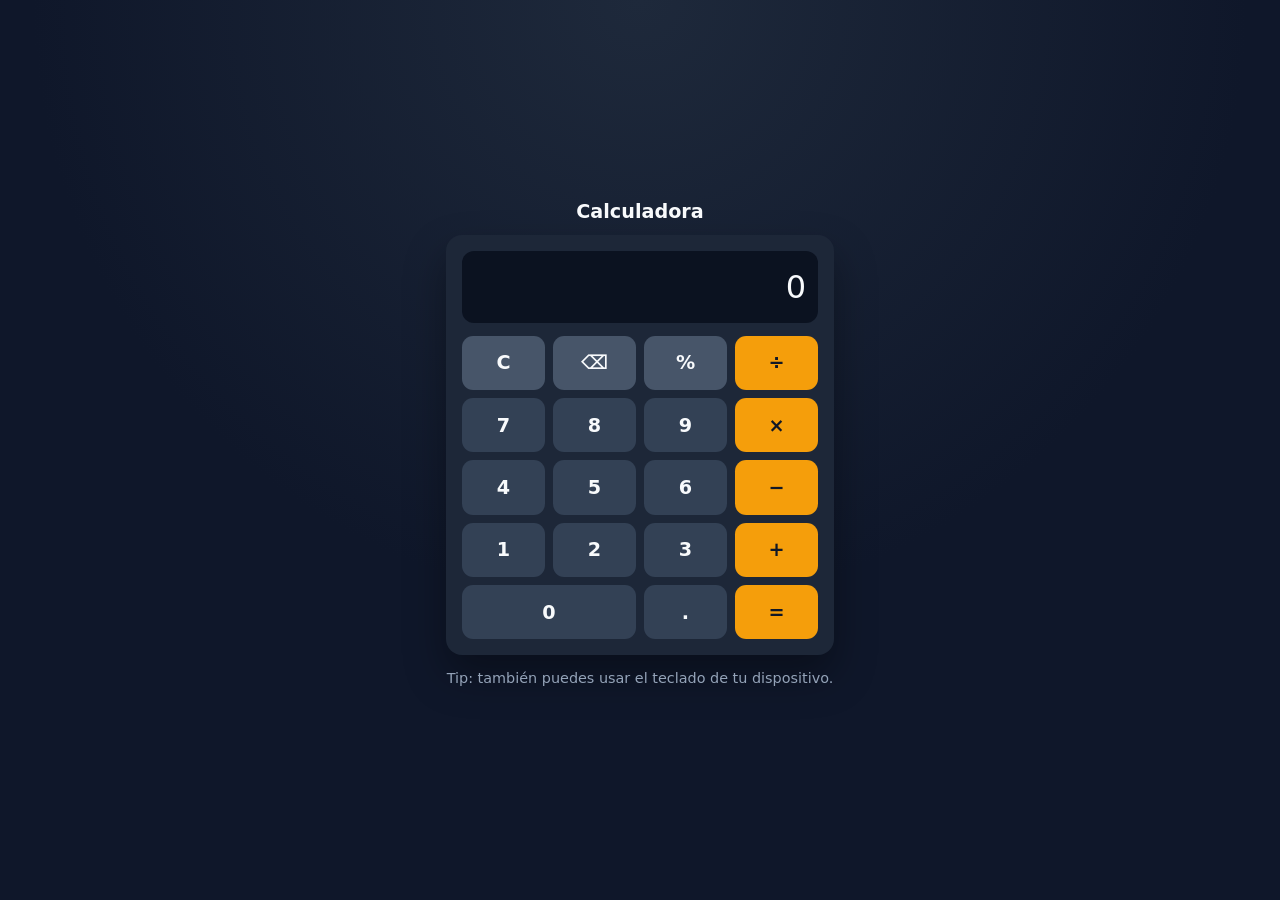
==== index.html @ 82f69d89 "Crear calculadora básica instalable como PWA" ====
<!doctype html>
<html lang="es">
  <head>
    <meta charset="UTF-8" />
    <meta name="viewport" content="width=device-width, initial-scale=1.0" />
    <meta name="theme-color" content="#1f2937" />
    <title>Calculadora Básica</title>
    <link rel="manifest" href="manifest.webmanifest" />
    <link rel="apple-touch-icon" href="icons/icon-192.svg" />
    <link rel="stylesheet" href="styles.css" />
  </head>
  <body>
    <main class="app">
      <h1>Calculadora</h1>
      <section class="calculator" aria-label="Calculadora básica">
        <output id="display" class="display" aria-live="polite">0</output>
        <div class="keys" role="group" aria-label="Teclado numérico y operaciones">
          <button data-action="clear" class="key key-fn">C</button>
          <button data-action="delete" class="key key-fn">⌫</button>
          <button data-action="percent" class="key key-fn">%</button>
          <button data-action="operator" data-value="/" class="key key-op">÷</button>

          <button data-action="number" data-value="7" class="key">7</button>
          <button data-action="number" data-value="8" class="key">8</button>
          <button data-action="number" data-value="9" class="key">9</button>
          <button data-action="operator" data-value="*" class="key key-op">×</button>

          <button data-action="number" data-value="4" class="key">4</button>
          <button data-action="number" data-value="5" class="key">5</button>
          <button data-action="number" data-value="6" class="key">6</button>
          <button data-action="operator" data-value="-" class="key key-op">−</button>

          <button data-action="number" data-value="1" class="key">1</button>
          <button data-action="number" data-value="2" class="key">2</button>
          <button data-action="number" data-value="3" class="key">3</button>
          <button data-action="operator" data-value="+" class="key key-op">+</button>

          <button data-action="number" data-value="0" class="key key-wide">0</button>
          <button data-action="decimal" class="key">.</button>
          <button data-action="equals" class="key key-op">=</button>
        </div>
      </section>
      <p class="hint">Tip: también puedes usar el teclado de tu dispositivo.</p>
    </main>
    <script src="app.js" defer></script>
  </body>
</html>
---- styles.css ----
:root {
  color-scheme: dark;
  --bg: #0f172a;
  --card: #1e293b;
  --text: #f8fafc;
  --muted: #94a3b8;
  --key: #334155;
  --key-op: #f59e0b;
  --key-fn: #475569;
}

* {
  box-sizing: border-box;
  font-family: Inter, system-ui, -apple-system, Segoe UI, Roboto, sans-serif;
}

body {
  margin: 0;
  min-height: 100dvh;
  display: grid;
  place-items: center;
  background: radial-gradient(circle at top, #1e293b 0%, var(--bg) 55%);
  color: var(--text);
}

.app {
  width: min(100%, 420px);
  padding: 1rem;
}

h1 {
  margin: 0 0 0.75rem;
  font-size: 1.2rem;
  font-weight: 700;
  text-align: center;
}

.calculator {
  background: color-mix(in srgb, var(--card) 95%, black);
  border-radius: 1rem;
  padding: 1rem;
  box-shadow: 0 20px 40px rgba(0, 0, 0, 0.35);
}

.display {
  width: 100%;
  min-height: 4.5rem;
  margin-bottom: 0.8rem;
  padding: 0.75rem;
  border-radius: 0.75rem;
  background: #0b1220;
  color: var(--text);
  font-size: 2rem;
  text-align: right;
  display: flex;
  align-items: center;
  justify-content: flex-end;
  overflow-x: auto;
}

.keys {
  display: grid;
  grid-template-columns: repeat(4, 1fr);
  gap: 0.5rem;
}

.key {
  border: none;
  border-radius: 0.7rem;
  min-height: 3.4rem;
  font-size: 1.2rem;
  color: var(--text);
  background: var(--key);
  font-weight: 600;
  cursor: pointer;
}

.key:active {
  transform: scale(0.98);
}

.key-op {
  background: var(--key-op);
  color: #111827;
}

.key-fn {
  background: var(--key-fn);
}

.key-wide {
  grid-column: span 2;
}

.hint {
  text-align: center;
  color: var(--muted);
  font-size: 0.9rem;
}
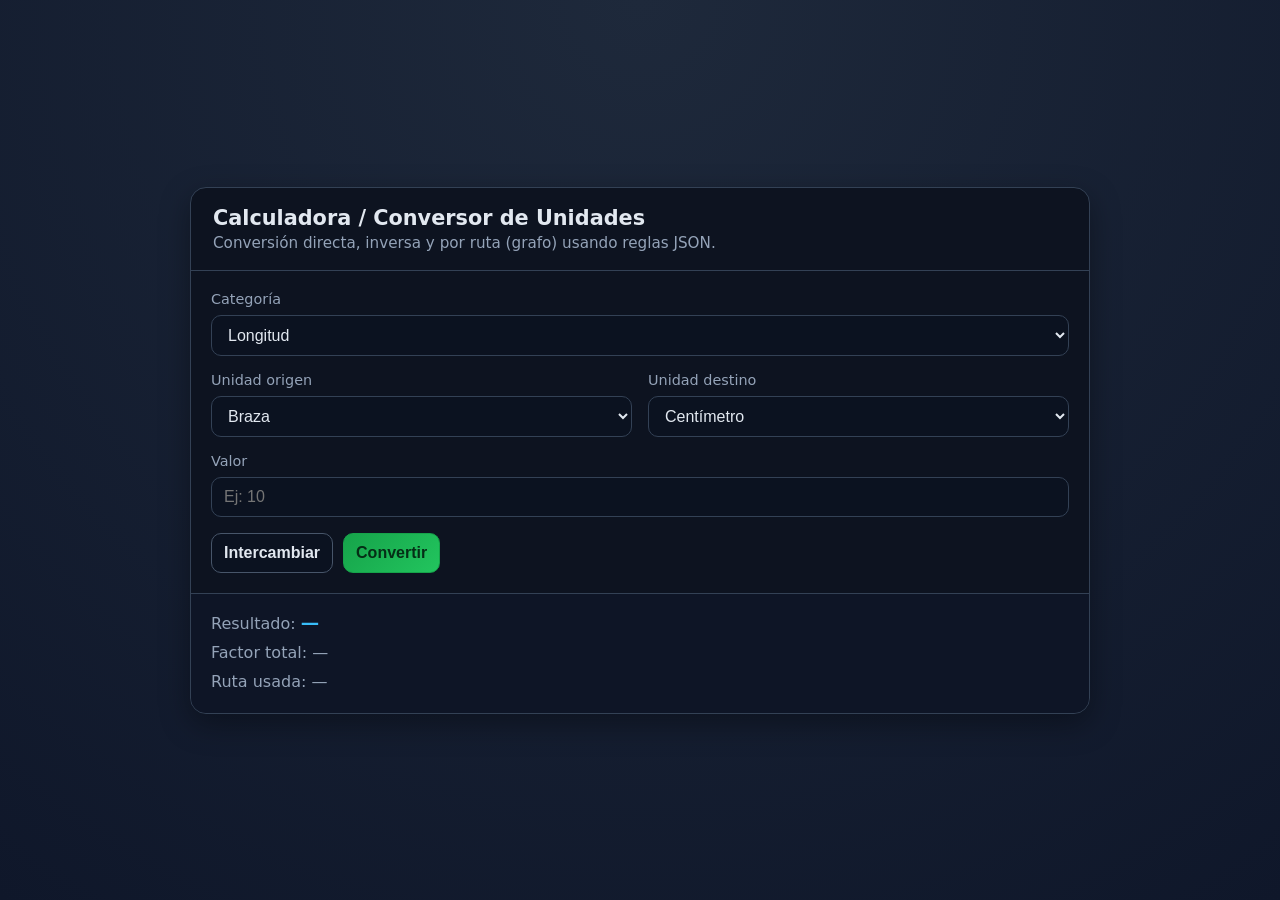
==== commit 888bacad: "feat: crear conversor de unidades en un solo archivo" ====
--- a/index.html
+++ b/index.html
@@ -1,47 +1,471 @@
 <!doctype html>
 <html lang="es">
-  <head>
-    <meta charset="UTF-8" />
-    <meta name="viewport" content="width=device-width, initial-scale=1.0" />
-    <meta name="theme-color" content="#1f2937" />
-    <title>Calculadora Básica</title>
-    <link rel="manifest" href="manifest.webmanifest" />
-    <link rel="apple-touch-icon" href="icons/icon-192.svg" />
-    <link rel="stylesheet" href="styles.css" />
-  </head>
-  <body>
-    <main class="app">
-      <h1>Calculadora</h1>
-      <section class="calculator" aria-label="Calculadora básica">
-        <output id="display" class="display" aria-live="polite">0</output>
-        <div class="keys" role="group" aria-label="Teclado numérico y operaciones">
-          <button data-action="clear" class="key key-fn">C</button>
-          <button data-action="delete" class="key key-fn">⌫</button>
-          <button data-action="percent" class="key key-fn">%</button>
-          <button data-action="operator" data-value="/" class="key key-op">÷</button>
-
-          <button data-action="number" data-value="7" class="key">7</button>
-          <button data-action="number" data-value="8" class="key">8</button>
-          <button data-action="number" data-value="9" class="key">9</button>
-          <button data-action="operator" data-value="*" class="key key-op">×</button>
-
-          <button data-action="number" data-value="4" class="key">4</button>
-          <button data-action="number" data-value="5" class="key">5</button>
-          <button data-action="number" data-value="6" class="key">6</button>
-          <button data-action="operator" data-value="-" class="key key-op">−</button>
-
-          <button data-action="number" data-value="1" class="key">1</button>
-          <button data-action="number" data-value="2" class="key">2</button>
-          <button data-action="number" data-value="3" class="key">3</button>
-          <button data-action="operator" data-value="+" class="key key-op">+</button>
-
-          <button data-action="number" data-value="0" class="key key-wide">0</button>
-          <button data-action="decimal" class="key">.</button>
-          <button data-action="equals" class="key key-op">=</button>
-        </div>
-      </section>
-      <p class="hint">Tip: también puedes usar el teclado de tu dispositivo.</p>
-    </main>
-    <script src="app.js" defer></script>
-  </body>
+<head>
+  <meta charset="UTF-8" />
+  <meta name="viewport" content="width=device-width, initial-scale=1.0" />
+  <title>Calculadora / Conversor de Unidades</title>
+  <style>
+    :root {
+      --bg: #0f172a;
+      --panel: #111827;
+      --muted: #94a3b8;
+      --text: #e2e8f0;
+      --accent: #22c55e;
+      --accent-2: #38bdf8;
+      --danger: #f87171;
+      --warning: #facc15;
+      --border: #334155;
+    }
+
+    * { box-sizing: border-box; }
+
+    body {
+      margin: 0;
+      font-family: Inter, system-ui, -apple-system, Segoe UI, Roboto, Arial, sans-serif;
+      color: var(--text);
+      background: radial-gradient(circle at top, #1e293b, var(--bg));
+      min-height: 100vh;
+      display: grid;
+      place-items: center;
+      padding: 24px;
+    }
+
+    .app {
+      width: min(900px, 100%);
+      background: color-mix(in oklab, var(--panel) 90%, black 10%);
+      border: 1px solid var(--border);
+      border-radius: 16px;
+      box-shadow: 0 10px 30px rgba(0,0,0,.35);
+      overflow: hidden;
+    }
+
+    .header {
+      padding: 18px 22px;
+      border-bottom: 1px solid var(--border);
+      display: flex;
+      flex-direction: column;
+      gap: 4px;
+    }
+
+    h1 {
+      margin: 0;
+      font-size: 1.3rem;
+    }
+
+    .sub {
+      margin: 0;
+      color: var(--muted);
+      font-size: .95rem;
+    }
+
+    .content {
+      padding: 20px;
+      display: grid;
+      grid-template-columns: repeat(2, minmax(0, 1fr));
+      gap: 16px;
+    }
+
+    .full { grid-column: 1 / -1; }
+
+    .field {
+      display: flex;
+      flex-direction: column;
+      gap: 8px;
+    }
+
+    label {
+      font-size: .9rem;
+      color: var(--muted);
+    }
+
+    select, input, button {
+      border-radius: 10px;
+      border: 1px solid var(--border);
+      background: #0b1220;
+      color: var(--text);
+      padding: 10px 12px;
+      font-size: 1rem;
+    }
+
+    button {
+      cursor: pointer;
+      transition: .2s ease;
+      font-weight: 600;
+    }
+
+    .btn-primary {
+      background: linear-gradient(135deg, #16a34a, var(--accent));
+      border-color: #16a34a;
+      color: #052e16;
+    }
+
+    .btn-secondary {
+      background: #0b1220;
+      border-color: #475569;
+      color: var(--text);
+    }
+
+    button:hover { filter: brightness(1.08); }
+
+    .row {
+      display: flex;
+      gap: 10px;
+      flex-wrap: wrap;
+    }
+
+    .result {
+      border-top: 1px solid var(--border);
+      background: rgba(15, 23, 42, .6);
+      padding: 18px 20px 22px;
+      display: grid;
+      gap: 10px;
+    }
+
+    .result-item { color: var(--muted); }
+
+    .value {
+      color: var(--accent-2);
+      font-weight: 700;
+      font-size: 1.15rem;
+    }
+
+    .msg {
+      padding: 10px 12px;
+      border-radius: 10px;
+      font-size: .95rem;
+      border: 1px solid transparent;
+      display: none;
+    }
+
+    .msg.show { display: block; }
+    .msg.error {
+      color: #fecaca;
+      background: rgba(127, 29, 29, .35);
+      border-color: #7f1d1d;
+    }
+    .msg.warning {
+      color: #fef08a;
+      background: rgba(113, 63, 18, .35);
+      border-color: #854d0e;
+    }
+
+    @media (max-width: 700px) {
+      .content { grid-template-columns: 1fr; }
+    }
+  </style>
+</head>
+<body>
+  <main class="app">
+    <header class="header">
+      <h1>Calculadora / Conversor de Unidades</h1>
+      <p class="sub">Conversión directa, inversa y por ruta (grafo) usando reglas JSON.</p>
+    </header>
+
+    <section class="content">
+      <div class="field full">
+        <label for="category">Categoría</label>
+        <select id="category"></select>
+      </div>
+
+      <div class="field">
+        <label for="fromUnit">Unidad origen</label>
+        <select id="fromUnit"></select>
+      </div>
+
+      <div class="field">
+        <label for="toUnit">Unidad destino</label>
+        <select id="toUnit"></select>
+      </div>
+
+      <div class="field full">
+        <label for="value">Valor</label>
+        <input id="value" type="number" step="any" min="0" placeholder="Ej: 10" />
+      </div>
+
+      <div class="row full">
+        <button id="swapBtn" class="btn-secondary" type="button">Intercambiar</button>
+        <button id="convertBtn" class="btn-primary" type="button">Convertir</button>
+      </div>
+
+      <div id="errorMsg" class="msg error full"></div>
+      <div id="warningMsg" class="msg warning full"></div>
+    </section>
+
+    <section class="result">
+      <div class="result-item">Resultado: <span id="result" class="value">—</span></div>
+      <div class="result-item">Factor total: <span id="factor">—</span></div>
+      <div class="result-item">Ruta usada: <span id="path">—</span></div>
+    </section>
+  </main>
+
+  <script>
+    const CONVERSIONS = [
+      {"category":"Masa (peso)","from_unit":"Anega o fanega","to_unit":"Libras","multiplier":800,"to_abbrev":"lb"},
+      {"category":"Masa (peso)","from_unit":"Anega o fanega","to_unit":"Libras","multiplier":600,"to_abbrev":"lb"},
+      {"category":"Masa (peso)","from_unit":"Arroba","to_unit":"Libras","multiplier":25,"to_abbrev":"lb"},
+      {"category":"Masa (peso)","from_unit":"Saco","to_unit":"Libras","multiplier":200,"to_abbrev":"lb"},
+      {"category":"Masa (peso)","from_unit":"Carga de 200 libras","to_unit":"Libras","multiplier":200,"to_abbrev":"lb"},
+      {"category":"Masa (peso)","from_unit":"Quintal","to_unit":"Libras","multiplier":100,"to_abbrev":"lb"},
+      {"category":"Masa (peso)","from_unit":"Kilogramo","to_unit":"Libras","multiplier":2.20462,"to_abbrev":"lb"},
+      {"category":"Masa (peso)","from_unit":"Libra","to_unit":"Kilogramo","multiplier":0.453592,"to_abbrev":"kg"},
+      {"category":"Masa (peso)","from_unit":"Docena de unidades","to_unit":"Unidades","multiplier":12,"to_abbrev":"u"},
+      {"category":"Masa (peso)","from_unit":"Media docena de unidades","to_unit":"Unidades","multiplier":6,"to_abbrev":"u"},
+      {"category":"Masa (peso)","from_unit":"Centena de unidades","to_unit":"Unidades","multiplier":100,"to_abbrev":"u"},
+      {"category":"Masa (peso)","from_unit":"Millares","to_unit":"Unidades","multiplier":1000,"to_abbrev":"u"},
+      {"category":"Masa (peso)","from_unit":"Tonelada","to_unit":"Kilogramo","multiplier":1000,"to_abbrev":"kg"},
+      {"category":"Masa (peso)","from_unit":"Gram","to_unit":"Kilogramo","multiplier":0.001,"to_abbrev":"kg"},
+      {"category":"Masa (peso)","from_unit":"Onza","to_unit":"Libras","multiplier":0.0625,"to_abbrev":"lb"},
+      {"category":"Masa (peso)","from_unit":"Quintal métrico","to_unit":"Kilogramo","multiplier":100,"to_abbrev":"kg"},
+      {"category":"Masa (peso)","from_unit":"Tonelada métrica","to_unit":"Kilogramo","multiplier":1000,"to_abbrev":"kg"},
+      {"category":"Masa (peso)","from_unit":"Kilogramo","to_unit":"Onzas","multiplier":35.27396194958041,"to_abbrev":"oz"},
+      {"category":"Masa (peso)","from_unit":"Libras","to_unit":"Onzas","multiplier":16,"to_abbrev":"oz"},
+      {"category":"Longitud","from_unit":"Centímetro","to_unit":"Centímetros","multiplier":1,"to_abbrev":"cm"},
+      {"category":"Longitud","from_unit":"Pulgada","to_unit":"Centímetros","multiplier":2.54,"to_abbrev":"cm"},
+      {"category":"Longitud","from_unit":"Pie","to_unit":"Centímetros","multiplier":30.48,"to_abbrev":"cm"},
+      {"category":"Longitud","from_unit":"Yarda","to_unit":"Centímetros","multiplier":91.44,"to_abbrev":"cm"},
+      {"category":"Longitud","from_unit":"Metro","to_unit":"Centímetros","multiplier":100,"to_abbrev":"cm"},
+      {"category":"Longitud","from_unit":"Kilómetro","to_unit":"Metro","multiplier":1000,"to_abbrev":"m"},
+      {"category":"Longitud","from_unit":"Milla","to_unit":"Metro","multiplier":1609.344,"to_abbrev":"m"},
+      {"category":"Longitud","from_unit":"Vara","to_unit":"Metro","multiplier":0.835905,"to_abbrev":"m"},
+      {"category":"Longitud","from_unit":"Braza","to_unit":"Metro","multiplier":1.67181,"to_abbrev":"m"},
+      {"category":"Longitud","from_unit":"Legua","to_unit":"Metro","multiplier":5000,"to_abbrev":"m"},
+      {"category":"Superficie","from_unit":"Metro cuadrado","to_unit":"Metro cuadrado","multiplier":1,"to_abbrev":"m2"},
+      {"category":"Superficie","from_unit":"Kilómetro cuadrado","to_unit":"Metro cuadrado","multiplier":1000000,"to_abbrev":"m2"},
+      {"category":"Superficie","from_unit":"Hectárea","to_unit":"Metro cuadrado","multiplier":10000,"to_abbrev":"m2"},
+      {"category":"Superficie","from_unit":"Manzana","to_unit":"Metro cuadrado","multiplier":6988.96,"to_abbrev":"m2"},
+      {"category":"Superficie","from_unit":"Tarea","to_unit":"Metro cuadrado","multiplier":435.6,"to_abbrev":"m2"},
+      {"category":"Superficie","from_unit":"Acre","to_unit":"Metro cuadrado","multiplier":4046.8564224,"to_abbrev":"m2"},
+      {"category":"Superficie","from_unit":"Vara cuadrada","to_unit":"Metro cuadrado","multiplier":0.698896,"to_abbrev":"m2"},
+      {"category":"Superficie","from_unit":"Pie cuadrado","to_unit":"Metro cuadrado","multiplier":0.09290304,"to_abbrev":"m2"},
+      {"category":"Superficie","from_unit":"Pulgada cuadrada","to_unit":"Metro cuadrado","multiplier":0.00064516,"to_abbrev":"m2"},
+      {"category":"Superficie","from_unit":"Yarda cuadrada","to_unit":"Metro cuadrado","multiplier":0.83612736,"to_abbrev":"m2"},
+      {"category":"Superficie","from_unit":"Millas cuadradas","to_unit":"Metro cuadrado","multiplier":2589988.110336,"to_abbrev":"m2"},
+      {"category":"Superficie","from_unit":"Centímetro cuadrado","to_unit":"Metro cuadrado","multiplier":0.0001,"to_abbrev":"m2"},
+      {"category":"Superficie","from_unit":"Milímetro cuadrado","to_unit":"Metro cuadrado","multiplier":0.000001,"to_abbrev":"m2"},
+      {"category":"Volumen","from_unit":"Galón","to_unit":"Botellas","multiplier":4,"to_abbrev":"bot"},
+      {"category":"Volumen","from_unit":"Litro","to_unit":"Botellas","multiplier":1,"to_abbrev":"bot"},
+      {"category":"Volumen","from_unit":"Mililitro","to_unit":"Botellas","multiplier":0.001,"to_abbrev":"bot"},
+      {"category":"Volumen","from_unit":"Metro cúbico","to_unit":"Botellas","multiplier":1000,"to_abbrev":"bot"},
+      {"category":"Unidad","from_unit":"Docena","to_unit":"Unidades","multiplier":12,"to_abbrev":"u"},
+      {"category":"Unidad","from_unit":"Media docena","to_unit":"Unidades","multiplier":6,"to_abbrev":"u"},
+      {"category":"Unidad","from_unit":"Centena","to_unit":"Unidades","multiplier":100,"to_abbrev":"u"},
+      {"category":"Masa (peso) miel","from_unit":"Litro","to_unit":"Libras","multiplier":3.2,"to_abbrev":"lb"},
+      {"category":"Masa (peso) miel","from_unit":"Galón","to_unit":"Libras","multiplier":12.8,"to_abbrev":"lb"},
+      {"category":"Masa (peso) miel","from_unit":"Cuarto de galón","to_unit":"Libras","multiplier":3.2,"to_abbrev":"lb"},
+      {"category":"Masa (peso) miel","from_unit":"Botella","to_unit":"Libras","multiplier":3.2,"to_abbrev":"lb"},
+      {"category":"Masa (peso) miel","from_unit":"Media botella","to_unit":"Libras","multiplier":1.6,"to_abbrev":"lb"},
+      {"category":"Masa (peso) miel","from_unit":"Cuarto de botella","to_unit":"Libras","multiplier":0.8,"to_abbrev":"lb"},
+      {"category":"Masa (peso) miel","from_unit":"Quintal","to_unit":"Libras","multiplier":100,"to_abbrev":"lb"},
+      {"category":"Masa (peso) miel","from_unit":"Arroba","to_unit":"Libras","multiplier":25,"to_abbrev":"lb"},
+      {"category":"Masa (peso) miel","from_unit":"Libra","to_unit":"Libras","multiplier":1,"to_abbrev":"lb"},
+      {"category":"Masa (peso) miel","from_unit":"Kilogramo","to_unit":"Libras","multiplier":2.20462,"to_abbrev":"lb"},
+      {"category":"Masa (peso) miel","from_unit":"Onza","to_unit":"Libras","multiplier":0.0625,"to_abbrev":"lb"}
+    ];
+
+    function getCategoryRules(category, rules) {
+      return rules.filter(r => r.category === category);
+    }
+
+    function findDuplicates(categoryRules, fromUnit, toUnit) {
+      return categoryRules.filter(r => r.from_unit === fromUnit && r.to_unit === toUnit);
+    }
+
+    function buildGraph(categoryRules) {
+      const graph = new Map();
+
+      function addEdge(from, to, factor) {
+        if (!graph.has(from)) graph.set(from, []);
+        graph.get(from).push({ to, factor });
+      }
+
+      for (const rule of categoryRules) {
+        addEdge(rule.from_unit, rule.to_unit, rule.multiplier);
+        addEdge(rule.to_unit, rule.from_unit, 1 / rule.multiplier);
+      }
+
+      return graph;
+    }
+
+    function bfsFactor(graph, start, end) {
+      if (!graph.has(start) || !graph.has(end)) return null;
+      const queue = [{ unit: start, factor: 1, path: [start] }];
+      const visited = new Set([start]);
+
+      while (queue.length) {
+        const current = queue.shift();
+        if (current.unit === end) return current;
+
+        for (const edge of graph.get(current.unit) || []) {
+          if (visited.has(edge.to)) continue;
+          visited.add(edge.to);
+          queue.push({
+            unit: edge.to,
+            factor: current.factor * edge.factor,
+            path: [...current.path, edge.to]
+          });
+        }
+      }
+
+      return null;
+    }
+
+    function convert(category, value, from_unit, to_unit, rules) {
+      if (!category || !from_unit || !to_unit) {
+        return { ok: false, error: 'Debe seleccionar categoría y unidades.' };
+      }
+
+      if (value === '' || value === null || Number.isNaN(Number(value))) {
+        return { ok: false, error: 'Ingrese un valor numérico válido.' };
+      }
+
+      const numericValue = Number(value);
+      if (numericValue < 0) {
+        return { ok: false, error: 'El valor no puede ser negativo.' };
+      }
+
+      const categoryRules = getCategoryRules(category, rules);
+      if (!categoryRules.length) {
+        return { ok: false, error: 'No hay reglas para la categoría seleccionada.' };
+      }
+
+      const sameDirection = findDuplicates(categoryRules, from_unit, to_unit);
+      if (sameDirection.length > 0) {
+        const chosen = sameDirection[0];
+        return {
+          ok: true,
+          result: numericValue * chosen.multiplier,
+          factor: chosen.multiplier,
+          path_used: [from_unit, to_unit],
+          warning: sameDirection.length > 1 ? 'Hay más de una equivalencia para esta conversión' : undefined
+        };
+      }
+
+      const inverseDirection = findDuplicates(categoryRules, to_unit, from_unit);
+      if (inverseDirection.length > 0) {
+        const chosen = inverseDirection[0];
+        return {
+          ok: true,
+          result: numericValue * (1 / chosen.multiplier),
+          factor: 1 / chosen.multiplier,
+          path_used: [from_unit, to_unit],
+          warning: inverseDirection.length > 1 ? 'Hay más de una equivalencia para esta conversión' : undefined
+        };
+      }
+
+      const graph = buildGraph(categoryRules);
+      const route = bfsFactor(graph, from_unit, to_unit);
+
+      if (!route) {
+        return { ok: false, error: 'No hay conversión disponible entre estas unidades en esta categoría' };
+      }
+
+      return {
+        ok: true,
+        result: numericValue * route.factor,
+        factor: route.factor,
+        path_used: route.path
+      };
+    }
+
+    const categoryEl = document.getElementById('category');
+    const fromUnitEl = document.getElementById('fromUnit');
+    const toUnitEl = document.getElementById('toUnit');
+    const valueEl = document.getElementById('value');
+    const convertBtn = document.getElementById('convertBtn');
+    const swapBtn = document.getElementById('swapBtn');
+    const resultEl = document.getElementById('result');
+    const factorEl = document.getElementById('factor');
+    const pathEl = document.getElementById('path');
+    const errorMsgEl = document.getElementById('errorMsg');
+    const warningMsgEl = document.getElementById('warningMsg');
+
+    function clearMessages() {
+      errorMsgEl.textContent = '';
+      warningMsgEl.textContent = '';
+      errorMsgEl.classList.remove('show');
+      warningMsgEl.classList.remove('show');
+    }
+
+    function showError(message) {
+      errorMsgEl.textContent = message;
+      errorMsgEl.classList.add('show');
+    }
+
+    function showWarning(message) {
+      warningMsgEl.textContent = message;
+      warningMsgEl.classList.add('show');
+    }
+
+    function setUnitsForCategory(category) {
+      const categoryRules = getCategoryRules(category, CONVERSIONS);
+      const units = [...new Set(categoryRules.flatMap(r => [r.from_unit, r.to_unit]))].sort((a, b) => a.localeCompare(b));
+
+      fromUnitEl.innerHTML = '';
+      toUnitEl.innerHTML = '';
+
+      for (const unit of units) {
+        const optionFrom = new Option(unit, unit);
+        const optionTo = new Option(unit, unit);
+        fromUnitEl.add(optionFrom);
+        toUnitEl.add(optionTo);
+      }
+
+      if (units.length > 1) {
+        fromUnitEl.value = units[0];
+        toUnitEl.value = units[1];
+      }
+    }
+
+    function formatNumber(n) {
+      return Number(n).toLocaleString('es-ES', { maximumFractionDigits: 12 });
+    }
+
+    function handleConvert() {
+      clearMessages();
+      const conversion = convert(
+        categoryEl.value,
+        valueEl.value,
+        fromUnitEl.value,
+        toUnitEl.value,
+        CONVERSIONS
+      );
+
+      if (!conversion.ok) {
+        resultEl.textContent = '—';
+        factorEl.textContent = '—';
+        pathEl.textContent = '—';
+        showError(conversion.error || 'Error desconocido.');
+        return;
+      }
+
+      resultEl.textContent = formatNumber(conversion.result);
+      factorEl.textContent = formatNumber(conversion.factor);
+      pathEl.textContent = conversion.path_used.join(' -> ');
+
+      if (conversion.warning) showWarning(conversion.warning);
+    }
+
+    function init() {
+      const categories = [...new Set(CONVERSIONS.map(c => c.category))].sort((a, b) => a.localeCompare(b));
+      for (const cat of categories) categoryEl.add(new Option(cat, cat));
+
+      setUnitsForCategory(categoryEl.value);
+
+      categoryEl.addEventListener('change', () => setUnitsForCategory(categoryEl.value));
+      convertBtn.addEventListener('click', handleConvert);
+      swapBtn.addEventListener('click', () => {
+        const currentFrom = fromUnitEl.value;
+        fromUnitEl.value = toUnitEl.value;
+        toUnitEl.value = currentFrom;
+      });
+
+      // Ejemplos en consola
+      console.log('Ejemplo 1:', convert('Longitud', 2, 'Metro', 'Centímetros', CONVERSIONS));
+      console.log('Ejemplo 2:', convert('Longitud', 1, 'Kilómetro', 'Centímetros', CONVERSIONS));
+      console.log('Ejemplo 3:', convert('Masa (peso)', 5, 'Anega o fanega', 'Libras', CONVERSIONS));
+    }
+
+    init();
+  </script>
+</body>
 </html>
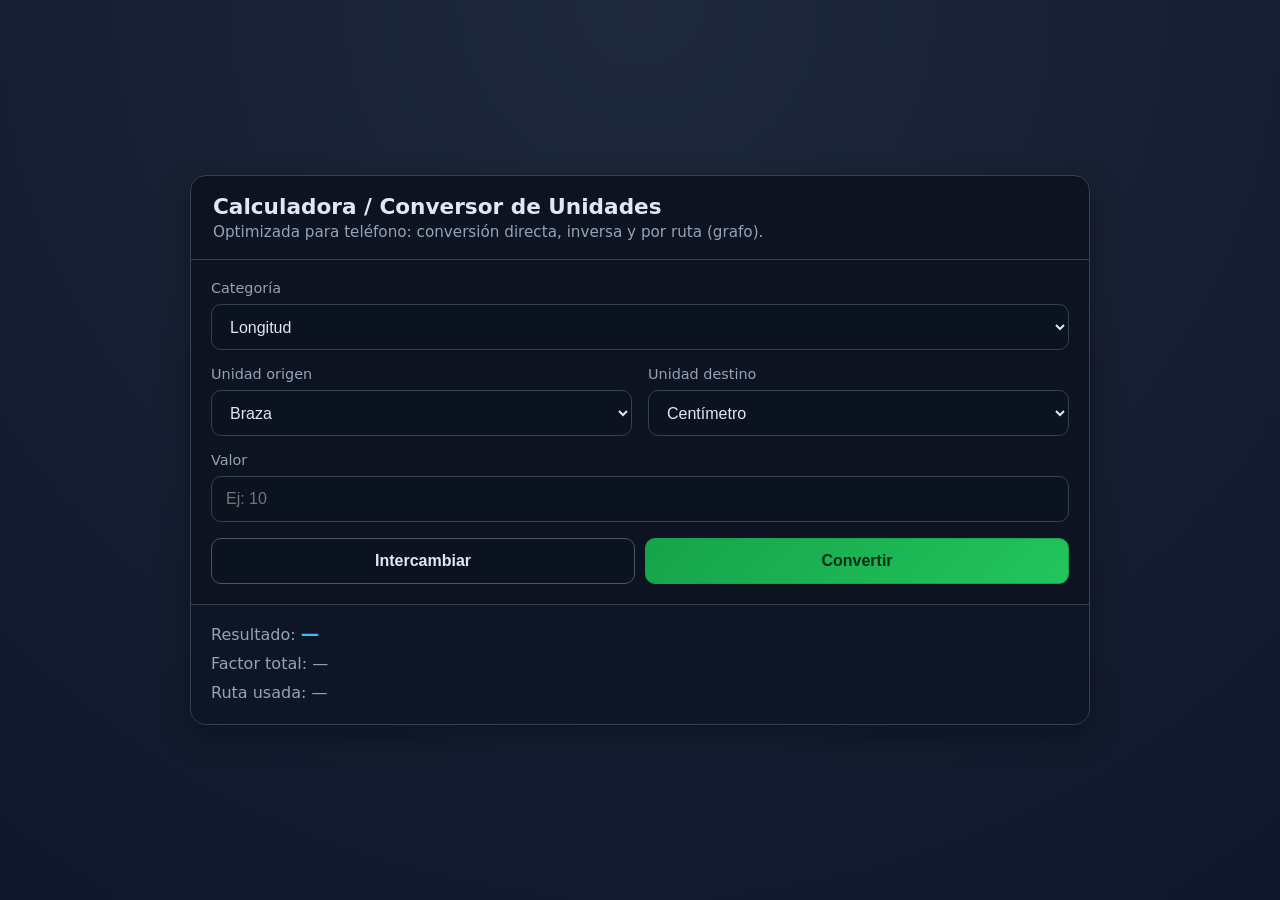
==== commit fe247527: "fix: optimizar interfaz del conversor para telefono" ====
--- a/index.html
+++ b/index.html
@@ -2,7 +2,8 @@
 <html lang="es">
 <head>
   <meta charset="UTF-8" />
-  <meta name="viewport" content="width=device-width, initial-scale=1.0" />
+  <meta name="viewport" content="width=device-width, initial-scale=1.0, viewport-fit=cover" />
+  <meta name="theme-color" content="#0f172a" />
   <title>Calculadora / Conversor de Unidades</title>
   <style>
     :root {
@@ -24,10 +25,14 @@
       font-family: Inter, system-ui, -apple-system, Segoe UI, Roboto, Arial, sans-serif;
       color: var(--text);
       background: radial-gradient(circle at top, #1e293b, var(--bg));
-      min-height: 100vh;
+      min-height: 100dvh;
       display: grid;
       place-items: center;
-      padding: 24px;
+      padding: 14px;
+      padding-left: max(14px, env(safe-area-inset-left));
+      padding-right: max(14px, env(safe-area-inset-right));
+      padding-top: max(14px, env(safe-area-inset-top));
+      padding-bottom: max(14px, env(safe-area-inset-bottom));
     }
 
     .app {
@@ -49,7 +54,7 @@
 
     h1 {
       margin: 0;
-      font-size: 1.3rem;
+      font-size: clamp(1.1rem, 2.4vw, 1.35rem);
     }
 
     .sub {
@@ -83,8 +88,9 @@
       border: 1px solid var(--border);
       background: #0b1220;
       color: var(--text);
-      padding: 10px 12px;
+      padding: 12px 14px;
       font-size: 1rem;
+      min-height: 46px;
     }
 
     button {
@@ -111,6 +117,10 @@
       display: flex;
       gap: 10px;
       flex-wrap: wrap;
+    }
+
+    .row button {
+      flex: 1 1 180px;
     }
 
     .result {
@@ -150,7 +160,32 @@
     }
 
     @media (max-width: 700px) {
-      .content { grid-template-columns: 1fr; }
+      body { padding: 0; }
+      .app {
+        min-height: 100dvh;
+        border-radius: 0;
+        border-left: 0;
+        border-right: 0;
+      }
+      .content { grid-template-columns: 1fr; padding: 16px; }
+      .header { padding: 16px; }
+      .result {
+        position: sticky;
+        bottom: 0;
+        padding-bottom: calc(16px + env(safe-area-inset-bottom));
+        background: rgba(15, 23, 42, .95);
+        backdrop-filter: blur(5px);
+      }
+      .row {
+        position: sticky;
+        bottom: 8px;
+        z-index: 2;
+        background: linear-gradient(to top, rgba(15, 23, 42, 0.95), rgba(15, 23, 42, 0.65));
+        padding-top: 8px;
+      }
+      .row button {
+        flex: 1 1 calc(50% - 5px);
+      }
     }
   </style>
 </head>
@@ -158,7 +193,7 @@
   <main class="app">
     <header class="header">
       <h1>Calculadora / Conversor de Unidades</h1>
-      <p class="sub">Conversión directa, inversa y por ruta (grafo) usando reglas JSON.</p>
+      <p class="sub">Optimizada para teléfono: conversión directa, inversa y por ruta (grafo).</p>
     </header>
 
     <section class="content">
@@ -179,7 +214,7 @@
 
       <div class="field full">
         <label for="value">Valor</label>
-        <input id="value" type="number" step="any" min="0" placeholder="Ej: 10" />
+        <input id="value" type="number" step="any" min="0" inputmode="decimal" placeholder="Ej: 10" />
       </div>
 
       <div class="row full">
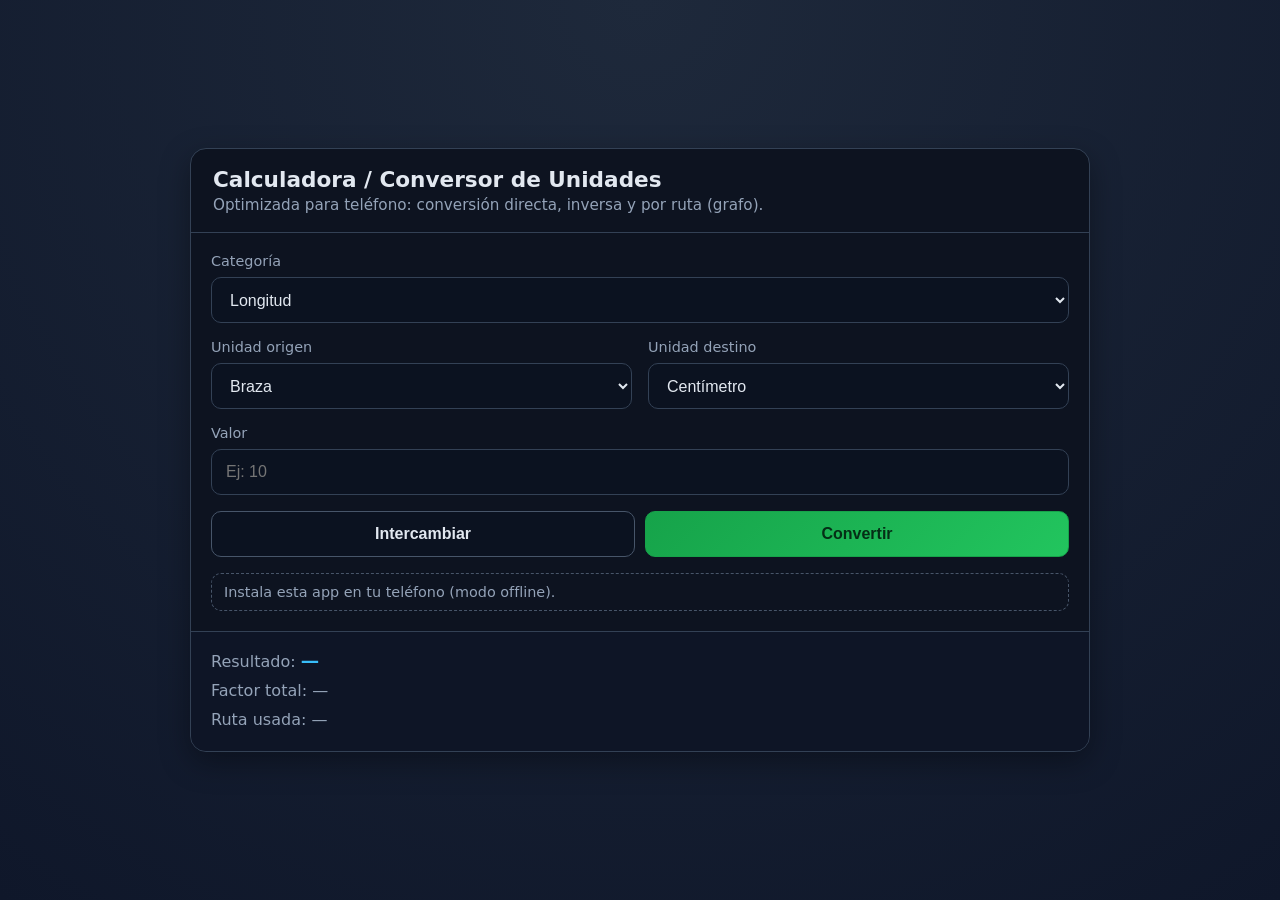
==== commit 2e3208da: "feat: convertir el proyecto en PWA descargable" ====
--- a/index.html
+++ b/index.html
@@ -4,6 +4,10 @@
   <meta charset="UTF-8" />
   <meta name="viewport" content="width=device-width, initial-scale=1.0, viewport-fit=cover" />
   <meta name="theme-color" content="#0f172a" />
+  <meta name="apple-mobile-web-app-capable" content="yes" />
+  <meta name="apple-mobile-web-app-status-bar-style" content="black-translucent" />
+  <link rel="manifest" href="manifest.webmanifest" />
+  <link rel="icon" href="assets/icon.svg" type="image/svg+xml" />
   <title>Calculadora / Conversor de Unidades</title>
   <style>
     :root {
@@ -148,6 +152,20 @@
     }
 
     .msg.show { display: block; }
+
+    .install-box {
+      display: flex;
+      justify-content: space-between;
+      align-items: center;
+      gap: 10px;
+      padding: 10px 12px;
+      border: 1px dashed #475569;
+      border-radius: 10px;
+      color: var(--muted);
+      font-size: .9rem;
+    }
+
+    #installBtn[hidden] { display: none; }
     .msg.error {
       color: #fecaca;
       background: rgba(127, 29, 29, .35);
@@ -224,6 +242,11 @@
 
       <div id="errorMsg" class="msg error full"></div>
       <div id="warningMsg" class="msg warning full"></div>
+
+      <div class="install-box full">
+        <span>Instala esta app en tu teléfono (modo offline).</span>
+        <button id="installBtn" class="btn-secondary" type="button" hidden>Instalar app</button>
+      </div>
     </section>
 
     <section class="result">
@@ -480,6 +503,32 @@
       if (conversion.warning) showWarning(conversion.warning);
     }
 
+
+    let deferredInstallPrompt = null;
+
+    window.addEventListener('beforeinstallprompt', (event) => {
+      event.preventDefault();
+      deferredInstallPrompt = event;
+      const btn = document.getElementById('installBtn');
+      btn.hidden = false;
+    });
+
+    async function handleInstall() {
+      if (!deferredInstallPrompt) return;
+      deferredInstallPrompt.prompt();
+      await deferredInstallPrompt.userChoice;
+      deferredInstallPrompt = null;
+      document.getElementById('installBtn').hidden = true;
+    }
+
+    if ('serviceWorker' in navigator) {
+      window.addEventListener('load', () => {
+        navigator.serviceWorker.register('./sw.js').catch((err) => {
+          console.warn('No se pudo registrar SW', err);
+        });
+      });
+    }
+
     function init() {
       const categories = [...new Set(CONVERSIONS.map(c => c.category))].sort((a, b) => a.localeCompare(b));
       for (const cat of categories) categoryEl.add(new Option(cat, cat));
@@ -488,6 +537,8 @@
 
       categoryEl.addEventListener('change', () => setUnitsForCategory(categoryEl.value));
       convertBtn.addEventListener('click', handleConvert);
+      document.getElementById('installBtn').addEventListener('click', handleInstall);
+
       swapBtn.addEventListener('click', () => {
         const currentFrom = fromUnitEl.value;
         fromUnitEl.value = toUnitEl.value;
